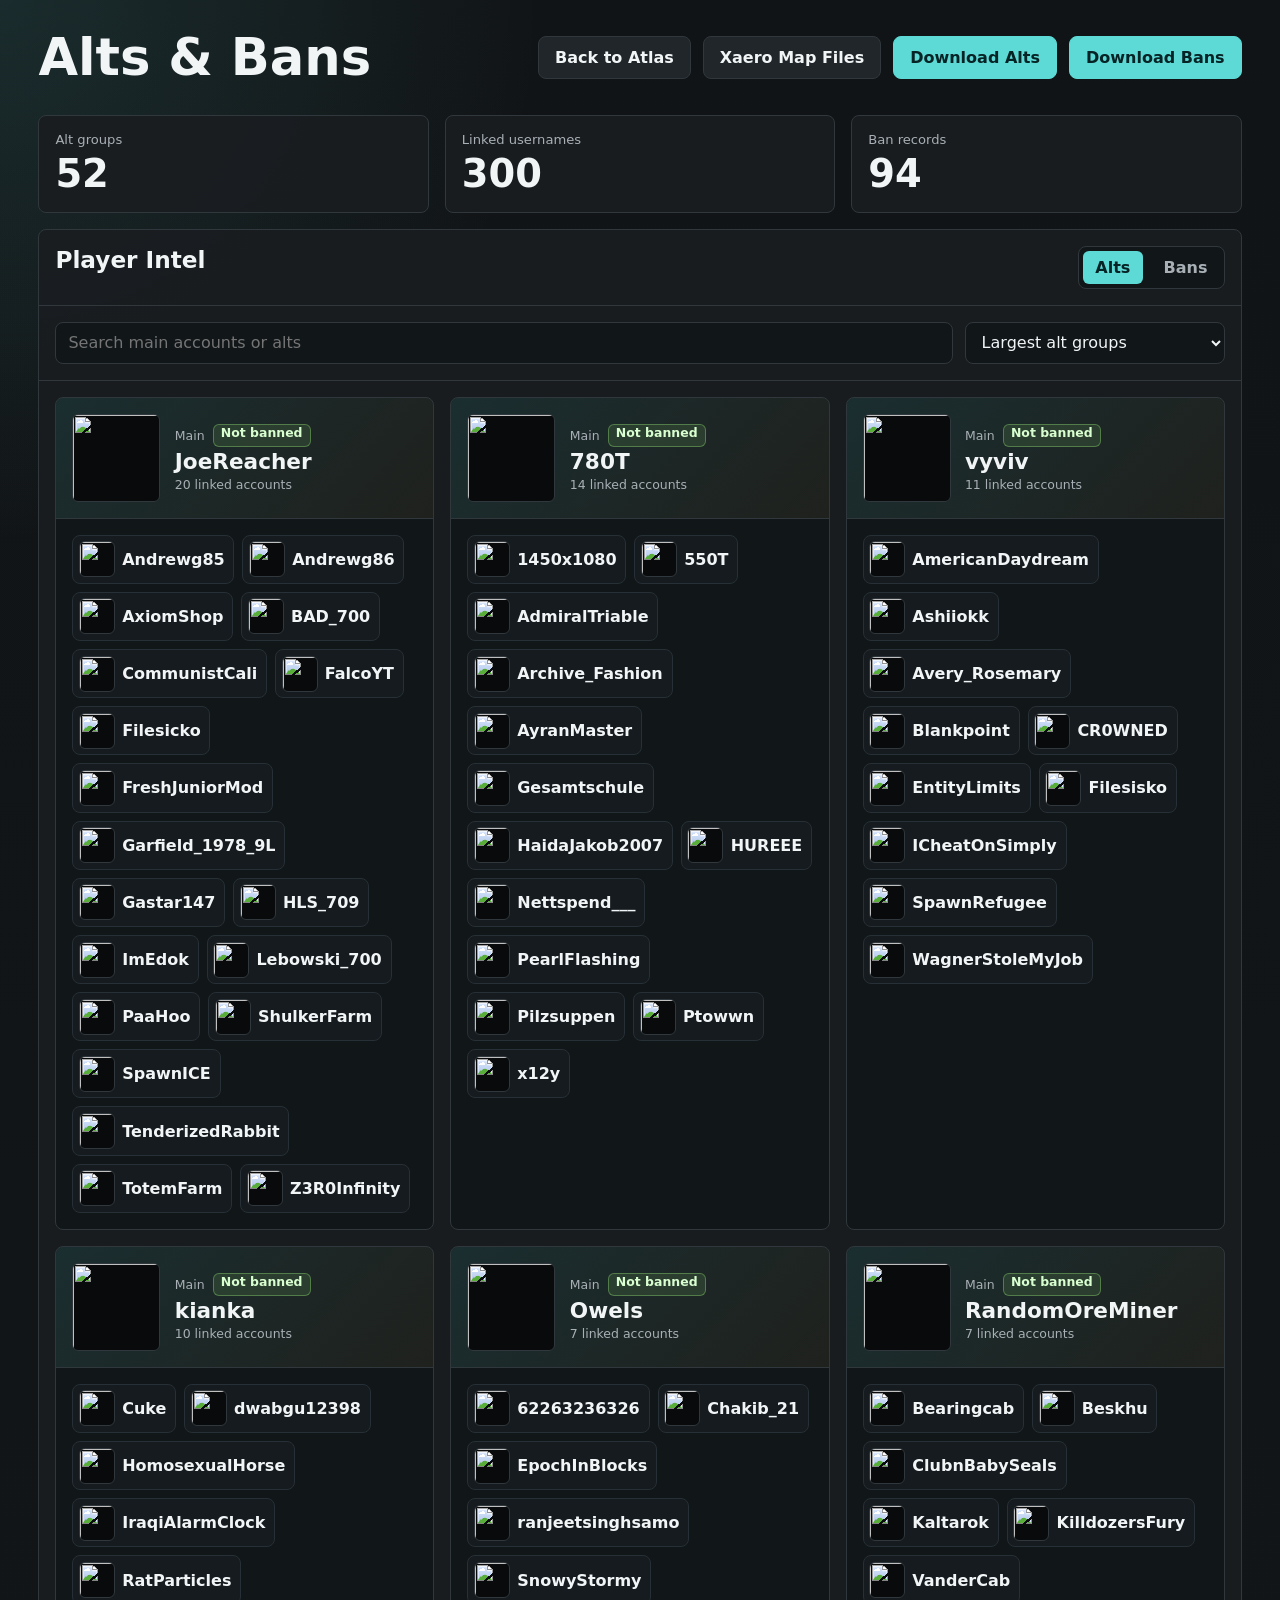
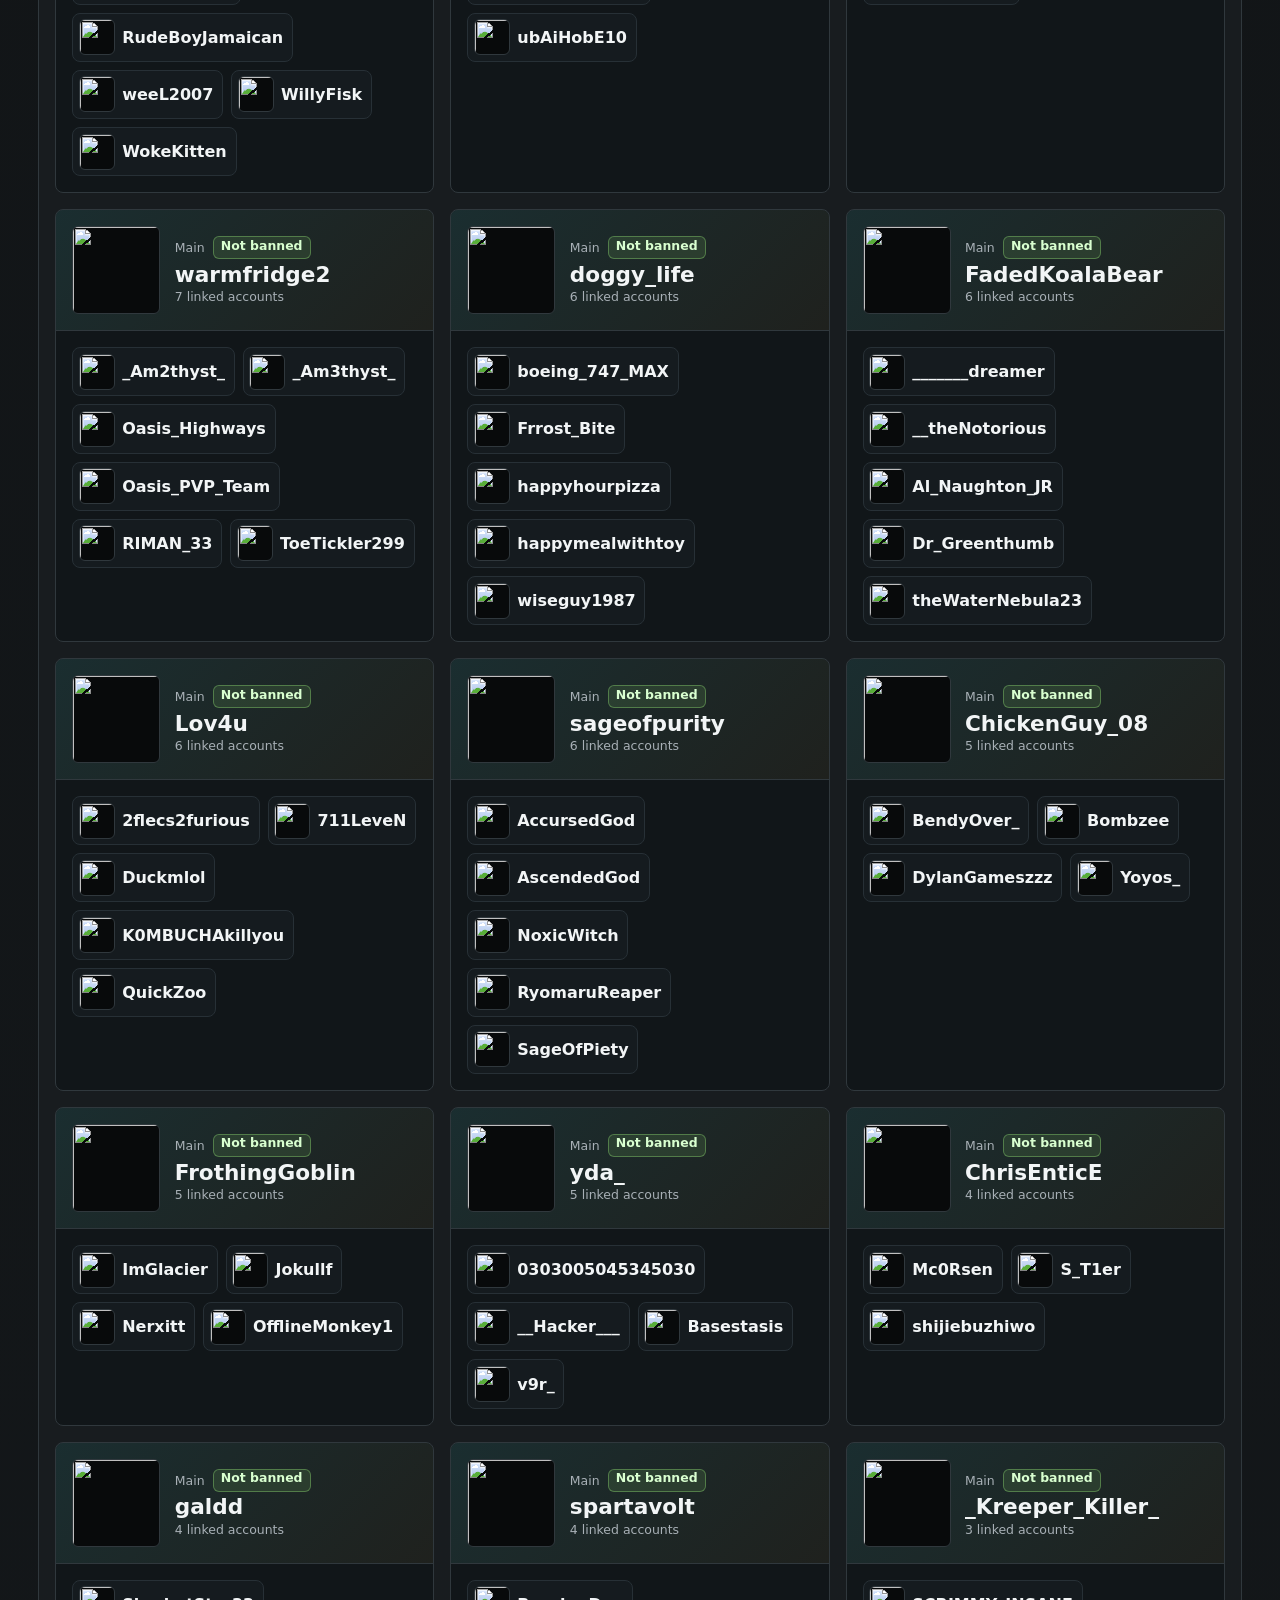
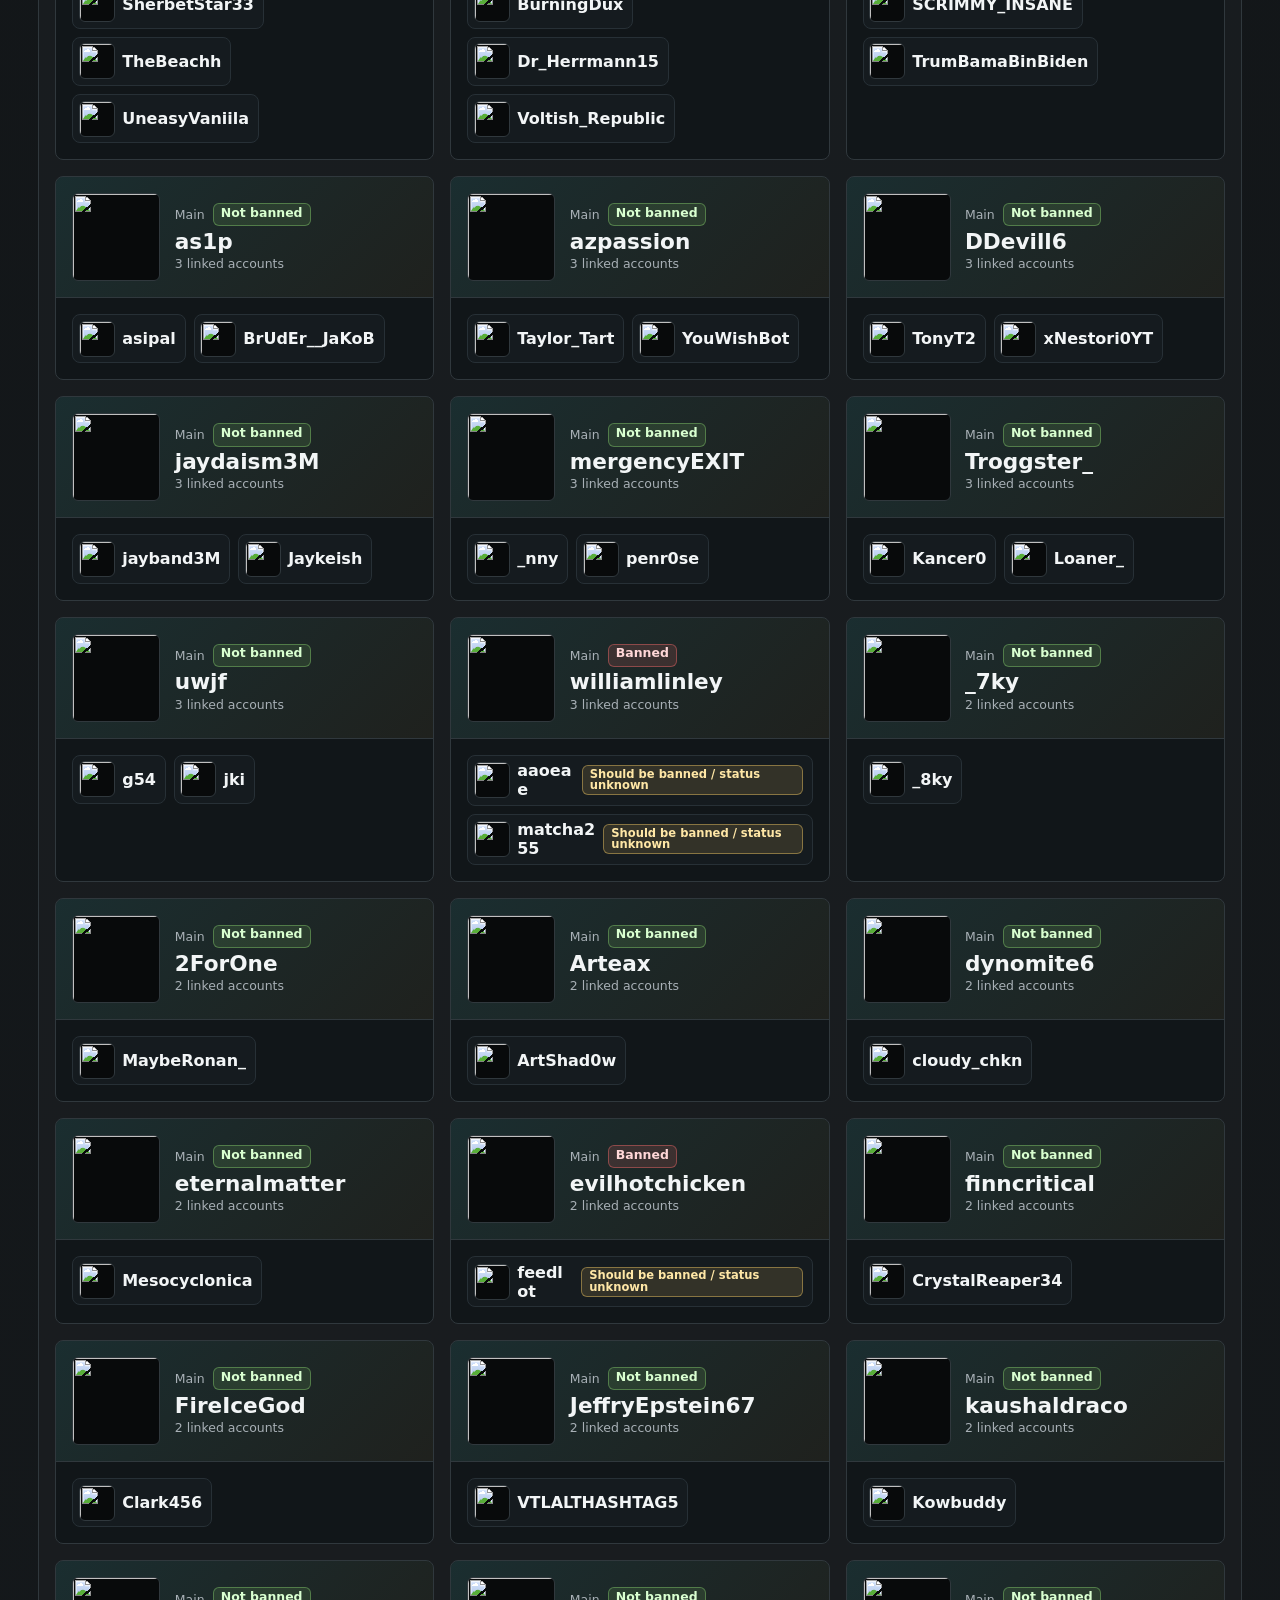
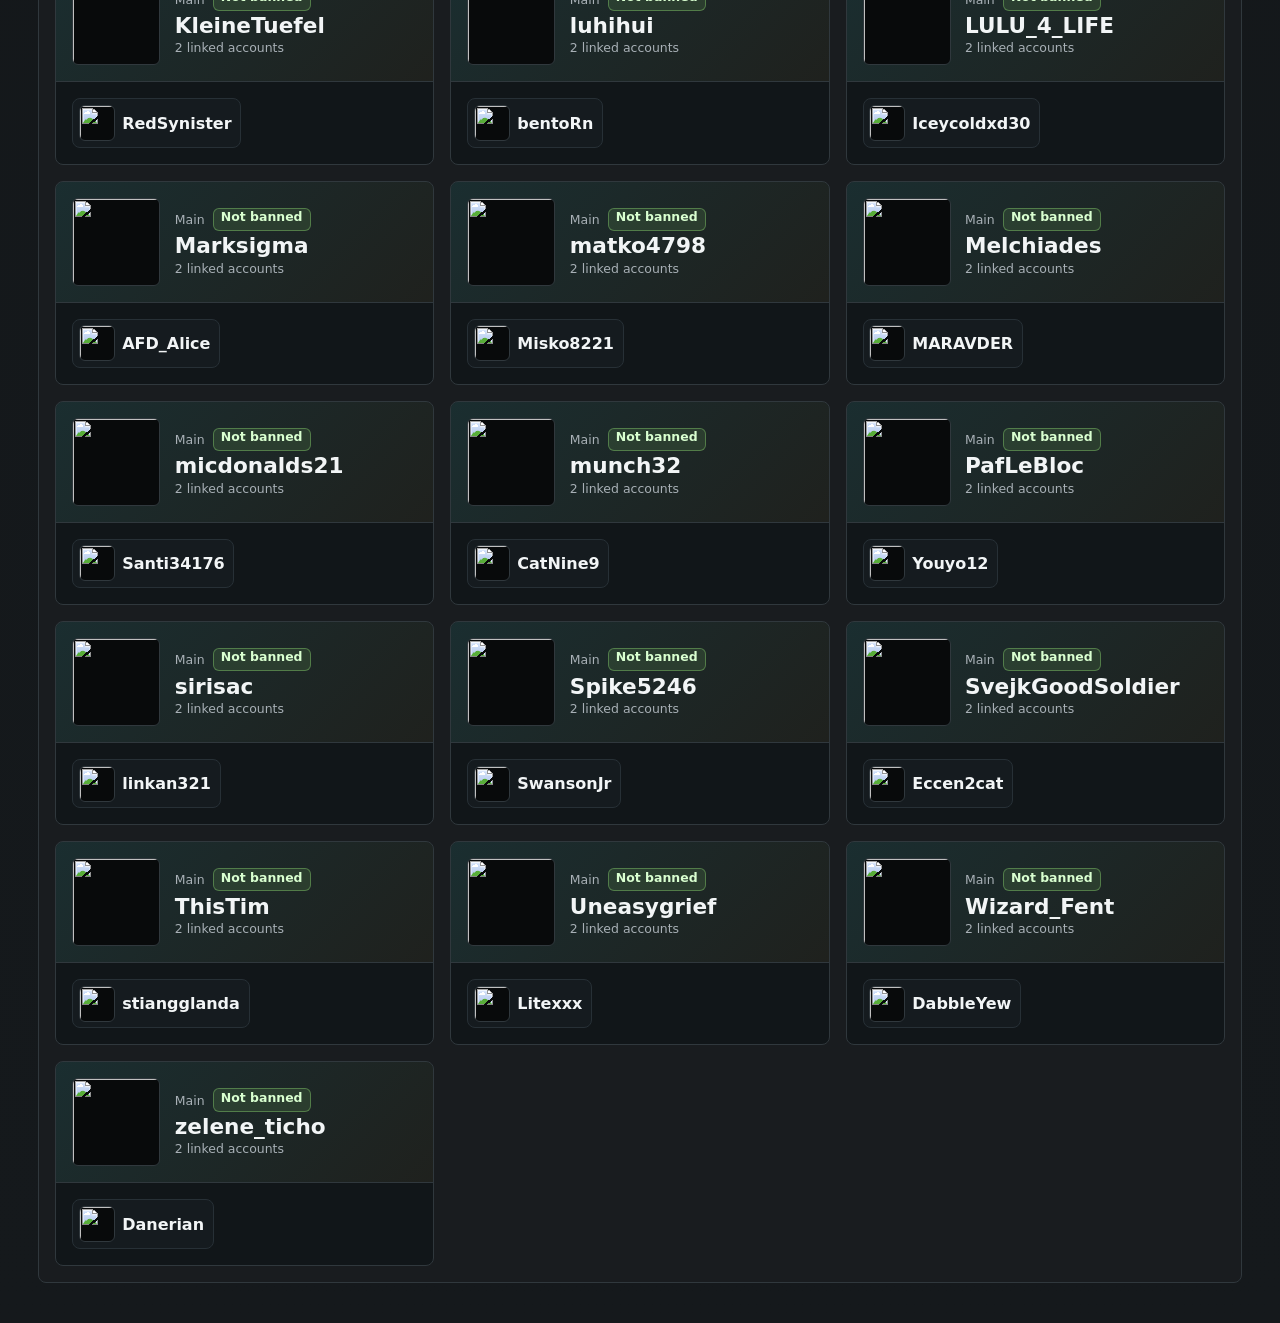
==== intel.html @ 40ddeef6 "Initial commit" ====
<!doctype html>
<html lang="en">
  <head>
    <meta charset="utf-8">
    <meta name="viewport" content="width=device-width, initial-scale=1">
    <title>UneasyVanilla Alts & Bans</title>
    <link rel="icon" href="data:image/svg+xml,%3Csvg xmlns='http://www.w3.org/2000/svg' viewBox='0 0 64 64'%3E%3Crect width='64' height='64' fill='%23111416'/%3E%3Ccircle cx='32' cy='32' r='15' fill='%235dd9d6'/%3E%3Cpath d='M32 5v54M5 32h54' stroke='%23ffd166' stroke-width='5'/%3E%3C/svg%3E">
    <link rel="stylesheet" href="styles.css">
  </head>
  <body>
    <header class="topbar">
      <div>
        <h1>Alts & Bans</h1>
      </div>
      <div class="actions">
        <a class="ghost" href="index.html">Back to Atlas</a>
        <a class="ghost" href="xaero.html">Xaero Map Files</a>
        <a class="download" href="./alts_with_main.txt" download="UneasyVanilla-alts-with-main.txt">Download Alts</a>
        <a class="download" href="./bans.txt" download="UneasyVanilla-bans.txt">Download Bans</a>
      </div>
    </header>

    <main>
      <section class="stats-grid intel-stats" aria-label="Intel statistics">
        <article>
          <span>Alt groups</span>
          <strong id="altGroupCount">...</strong>
        </article>
        <article>
          <span>Linked usernames</span>
          <strong id="linkedUserCount">...</strong>
        </article>
        <article>
          <span>Ban records</span>
          <strong id="banRecordCount">...</strong>
        </article>
      </section>

      <section class="intel-shell">
        <div class="panel-head">
          <div>
            <h2 class="intel-title">Player Intel</h2>
          </div>
          <div class="panel-tools">
            <div class="view-tabs" aria-label="Intel view">
              <button id="altsTab" class="active" type="button">Alts</button>
              <button id="bansTab" type="button">Bans</button>
            </div>
          </div>
        </div>

        <div id="altControls" class="intel-controls">
          <input id="altSearch" type="search" placeholder="Search main accounts or alts">
          <select id="altSort" aria-label="Sort alt groups">
            <option value="group-size-desc">Largest alt groups</option>
            <option value="main-asc">Main name A-Z</option>
            <option value="banned-first">Banned mains first</option>
            <option value="not-banned-first">Not banned first</option>
          </select>
        </div>

        <div id="banControls" class="intel-controls" hidden>
          <input id="banSearch" type="search" placeholder="Search banned players, dates, durations, or reasons">
          <select id="banSort" aria-label="Sort bans">
            <option value="date-desc">Newest bans</option>
            <option value="duration-desc">Longest bans</option>
            <option value="reason-asc">Ban reason A-Z</option>
          </select>
        </div>

        <div id="altsView" class="intel-grid" aria-live="polite"></div>

        <div id="bansView" class="bans-view" hidden>
          <div class="table-wrap">
            <table>
              <thead>
                <tr>
                  <th>Player</th>
                  <th>Date</th>
                  <th>Duration</th>
                  <th>Reason</th>
                  <th>Profile</th>
                </tr>
              </thead>
              <tbody id="banTable"></tbody>
            </table>
          </div>
        </div>
      </section>
    </main>

    <script src="intel.js"></script>
  </body>
</html>
---- styles.css ----
:root {
  color-scheme: dark;
  --bg: #111416;
  --panel: #191d20;
  --panel-strong: #20262a;
  --line: #30383d;
  --muted: #a8b0b6;
  --text: #f2f5f6;
  --red: #ff6b6b;
  --cyan: #5dd9d6;
  --green: #8bd46e;
  --yellow: #ffd166;
}

* {
  box-sizing: border-box;
}

body {
  margin: 0;
  background:
    radial-gradient(circle at top left, rgba(93, 217, 214, 0.12), transparent 34rem),
    linear-gradient(180deg, #111416 0%, #15191c 100%);
  color: var(--text);
  font-family: Inter, ui-sans-serif, system-ui, -apple-system, BlinkMacSystemFont, "Segoe UI", sans-serif;
}

body.notice-open {
  overflow: hidden;
}

.topbar {
  display: flex;
  align-items: center;
  justify-content: space-between;
  gap: 1.5rem;
  padding: 2rem clamp(1rem, 3vw, 2.5rem) 1rem;
}

h1,
h2,
p {
  margin-top: 0;
}

h1 {
  margin-bottom: 0;
  font-size: clamp(2rem, 4vw, 4rem);
  line-height: 1;
}

h2 {
  margin-bottom: 0.35rem;
  font-size: 1.05rem;
}

h3 {
  margin: 1rem 0 0.35rem;
  font-size: 0.9rem;
}

p {
  color: var(--muted);
}

.actions {
  display: flex;
  gap: 0.75rem;
  flex-wrap: wrap;
  justify-content: flex-end;
}

button,
.download,
.ghost {
  min-height: 2.65rem;
  border: 1px solid var(--line);
  border-radius: 8px;
  padding: 0.65rem 1rem;
  color: var(--text);
  background: var(--panel-strong);
  font: inherit;
  font-weight: 700;
  text-decoration: none;
  cursor: pointer;
}

.download {
  background: var(--cyan);
  border-color: var(--cyan);
  color: #062325;
}

.ghost {
  display: inline-flex;
  align-items: center;
  background: var(--panel-strong);
}

main {
  padding: 0 clamp(1rem, 3vw, 2.5rem) 2.5rem;
}

.stats-grid,
.dashboard-grid {
  display: grid;
  gap: 1rem;
}

.stats-grid {
  grid-template-columns: repeat(3, minmax(0, 1fr));
  margin: 1rem 0;
}

.stats-grid article,
.atlas-shell,
.chart-panel,
.gallery-shell {
  border: 1px solid var(--line);
  border-radius: 8px;
  background: rgba(25, 29, 32, 0.92);
}

.stats-grid article {
  padding: 1rem;
}

.stats-grid span {
  display: block;
  color: var(--muted);
  font-size: 0.82rem;
}

.stats-grid strong {
  display: block;
  margin-top: 0.25rem;
  font-size: clamp(1.45rem, 3vw, 2.45rem);
}

.atlas-shell {
  overflow: hidden;
}

.panel-head {
  display: flex;
  align-items: flex-start;
  justify-content: space-between;
  gap: 1rem;
  padding: 1rem;
  border-bottom: 1px solid var(--line);
}

.panel-tools {
  display: flex;
  align-items: flex-start;
  justify-content: flex-end;
  gap: 0.75rem;
  flex-wrap: wrap;
}

.filters,
.view-tabs {
  display: flex;
  gap: 0.55rem;
  flex-wrap: wrap;
  justify-content: flex-end;
}

.view-tabs {
  padding: 0.25rem;
  border: 1px solid var(--line);
  border-radius: 8px;
  background: #111619;
}

.view-tabs button {
  min-height: 2.05rem;
  border-radius: 6px;
  padding: 0.35rem 0.7rem;
  border-color: transparent;
  background: transparent;
  color: var(--muted);
}

.view-tabs button.active {
  background: var(--cyan);
  color: #062325;
}

.filters label {
  display: inline-flex;
  align-items: center;
  gap: 0.25rem;
  min-height: 1.8rem;
  padding: 0.22rem 0.45rem;
  border: 1px solid var(--line);
  border-radius: 6px;
  background: #15191c;
  color: var(--muted);
  font-size: 0.76rem;
  line-height: 1;
}

.filters input {
  width: 0.9rem;
  min-height: auto;
  margin: 0;
}

.graph-wrap {
  position: relative;
  height: min(74vh, 850px);
  min-height: 520px;
}

.list-view {
  padding: 1rem;
}

.list-controls {
  display: grid;
  grid-template-columns: minmax(0, 1fr) minmax(190px, 260px);
  gap: 0.75rem;
  margin-bottom: 1rem;
}

input,
select {
  min-height: 2.6rem;
  width: 100%;
  border: 1px solid var(--line);
  border-radius: 8px;
  padding: 0.55rem 0.75rem;
  background: #111619;
  color: var(--text);
  font: inherit;
}

.update-notice {
  position: fixed;
  inset: 0;
  z-index: 20;
  display: grid;
  place-items: center;
  padding: 1rem;
  background: rgba(5, 8, 10, 0.72);
  backdrop-filter: blur(8px);
}

.update-notice[hidden] {
  display: none;
}

.update-card {
  width: min(100%, 420px);
  border: 1px solid rgba(93, 217, 214, 0.48);
  border-radius: 8px;
  padding: 1.25rem;
  background: #191d20;
  box-shadow: 0 24px 80px rgba(0, 0, 0, 0.46);
}

.update-eyebrow {
  display: inline-flex;
  margin-bottom: 0.65rem;
  color: var(--cyan);
  font-size: 0.76rem;
  font-weight: 800;
  text-transform: uppercase;
  letter-spacing: 0.08em;
}

.update-card h2 {
  margin-bottom: 0.5rem;
  font-size: 1.45rem;
}

.update-card p {
  margin-bottom: 1rem;
  line-height: 1.5;
}

.table-wrap {
  max-height: 650px;
  overflow: auto;
  border: 1px solid var(--line);
  border-radius: 8px;
}

table {
  width: 100%;
  border-collapse: collapse;
  font-size: 0.9rem;
}

th,
td {
  padding: 0.75rem;
  border-bottom: 1px solid var(--line);
  text-align: left;
  white-space: nowrap;
}

th {
  position: sticky;
  top: 0;
  z-index: 1;
  background: #20262a;
  color: var(--muted);
}

.muted {
  color: var(--muted);
}

canvas {
  display: block;
  width: 100%;
  height: 100%;
}

#atlasCanvas {
  cursor: grab;
}

#atlasCanvas.dragging {
  cursor: grabbing;
}

.tooltip {
  position: absolute;
  pointer-events: none;
  max-width: 280px;
  padding: 0.75rem;
  border: 1px solid var(--line);
  border-radius: 8px;
  background: rgba(10, 12, 14, 0.94);
  box-shadow: 0 18px 50px rgba(0, 0, 0, 0.35);
  font-size: 0.85rem;
  line-height: 1.45;
}

.tooltip-name {
  color: var(--cyan);
  font-weight: 700;
}

.dashboard-grid {
  grid-template-columns: repeat(2, minmax(0, 1fr));
  margin-top: 1rem;
}

.chart-panel {
  min-height: 365px;
  padding: 1rem;
}

.chart-panel canvas {
  height: 300px;
}

.findings {
  display: flex;
  flex-direction: column;
}

.finding {
  display: grid;
  grid-template-columns: minmax(0, 1fr) auto;
  gap: 1rem;
  padding: 0.8rem 0;
  border-top: 1px solid var(--line);
}

.finding:first-child {
  border-top: 0;
}

.finding span {
  color: var(--muted);
  font-size: 0.84rem;
}

.finding strong {
  text-align: right;
}

.quote-card {
  display: grid;
  grid-template-rows: auto auto;
  align-content: start;
  align-self: start;
  gap: 1rem;
  min-height: auto;
}

.quote-picture {
  display: block;
  margin: 0;
  width: 100%;
  aspect-ratio: 1 / 1;
  overflow: hidden;
  border: 1px dashed var(--line);
  border-radius: 8px;
  background: #111619;
}

.quote-picture img {
  display: block;
  width: 100%;
  height: 100%;
  object-fit: cover;
}

.quote-card blockquote {
  position: relative;
  margin: 0;
  padding: 0.85rem 0 0 1.15rem;
  border-top: 1px solid var(--line);
  border-left: 3px solid var(--cyan);
}

.quote-card blockquote p {
  margin: 0;
  color: var(--text);
  font-size: 1rem;
  font-style: italic;
  font-weight: 700;
  line-height: 1.45;
}

.gallery-shell {
  margin-top: 1rem;
  overflow: hidden;
}

.xaero-shell {
  border: 1px solid var(--line);
  border-radius: 8px;
  background: rgba(25, 29, 32, 0.92);
  overflow: hidden;
}

.intel-shell {
  border: 1px solid var(--line);
  border-radius: 8px;
  background: rgba(25, 29, 32, 0.92);
  overflow: hidden;
}

.intel-stats {
  grid-template-columns: repeat(3, minmax(0, 1fr));
}

.intel-controls {
  display: grid;
  grid-template-columns: minmax(0, 1fr) minmax(190px, 260px);
  gap: 0.75rem;
  padding: 1rem;
  border-bottom: 1px solid var(--line);
}

.intel-controls[hidden],
.intel-grid[hidden],
.bans-view[hidden] {
  display: none;
}

.intel-title {
  font-size: 1.45rem;
}

.intel-grid {
  display: grid;
  grid-template-columns: repeat(auto-fill, minmax(360px, 1fr));
  gap: 1rem;
  padding: 1rem;
}

.alt-card {
  min-width: 0;
  border: 1px solid var(--line);
  border-radius: 8px;
  background: #111619;
  overflow: hidden;
}

.alt-main {
  display: grid;
  grid-template-columns: auto minmax(0, 1fr);
  gap: 0.9rem;
  align-items: center;
  padding: 1rem;
  border-bottom: 1px solid var(--line);
  background: linear-gradient(135deg, rgba(93, 217, 214, 0.12), rgba(255, 209, 102, 0.06));
}

.alt-main span,
.alt-main small {
  display: block;
  color: var(--muted);
  font-size: 0.78rem;
}

.alt-main-meta {
  display: flex;
  align-items: center;
  gap: 0.5rem;
  flex-wrap: wrap;
}

.alt-main a,
.player-chip a,
.ban-player strong {
  min-width: 0;
  overflow-wrap: anywhere;
}

.alt-main-name {
  display: block;
  margin: 0.15rem 0;
  color: var(--text);
  font-size: 1.35rem;
  font-weight: 850;
  text-decoration: none;
}

.alt-main-name:hover,
.player-chip a:hover,
td a:hover {
  color: var(--cyan);
}

.alt-list {
  display: flex;
  flex-wrap: wrap;
  gap: 0.5rem;
  padding: 1rem;
}

.player-chip {
  display: inline-flex;
  min-width: 0;
  max-width: 100%;
  align-items: center;
  gap: 0.45rem;
  padding: 0.35rem 0.55rem 0.35rem 0.35rem;
  border: 1px solid #273036;
  border-radius: 8px;
  background: #151b1f;
}

.player-chip a,
td a {
  color: var(--text);
  font-weight: 750;
  text-decoration: none;
}

.player-avatar {
  width: 2.25rem;
  height: 2.25rem;
  flex: 0 0 auto;
  border: 1px solid var(--line);
  border-radius: 6px;
  image-rendering: pixelated;
  background: #080a0b;
}

.alt-main .player-avatar {
  width: 5.5rem;
  height: 5.5rem;
}

.status-tag {
  display: inline-flex;
  align-items: center;
  min-height: 1.45rem;
  padding: 0.15rem 0.45rem;
  border: 1px solid var(--line);
  border-radius: 6px;
  font-size: 0.72rem;
  font-weight: 850;
  line-height: 1;
}

.status-tag.is-banned {
  border-color: rgba(255, 107, 107, 0.42);
  background: rgba(255, 107, 107, 0.14);
  color: #ffd7d7;
}

.status-tag.not-banned {
  border-color: rgba(139, 212, 110, 0.42);
  background: rgba(139, 212, 110, 0.13);
  color: #d9ffd0;
}

.status-tag.status-unknown {
  border-color: rgba(255, 209, 102, 0.42);
  background: rgba(255, 209, 102, 0.13);
  color: #ffe7a6;
}

.bans-view {
  padding: 1rem;
}

.ban-player {
  display: inline-flex;
  min-width: 0;
  align-items: center;
  gap: 0.5rem;
}

.ban-player .player-avatar {
  width: 2.125rem;
  height: 2.125rem;
}

.reason-pill {
  display: inline-flex;
  align-items: center;
  min-height: 1.75rem;
  padding: 0.25rem 0.5rem;
  border: 1px solid rgba(255, 107, 107, 0.35);
  border-radius: 6px;
  background: rgba(255, 107, 107, 0.12);
  color: #ffd7d7;
  font-weight: 700;
}

.empty-state {
  padding: 1.5rem;
  color: var(--muted);
  text-align: center;
}

.download-grid {
  display: grid;
  grid-template-columns: repeat(auto-fill, minmax(210px, 1fr));
  gap: 0.85rem;
  padding: 1rem;
}

.download-grid a {
  display: flex;
  align-items: center;
  justify-content: space-between;
  gap: 1rem;
  min-height: 4.2rem;
  padding: 1rem;
  border: 1px solid var(--line);
  border-radius: 8px;
  background: #111619;
  color: var(--text);
  font-weight: 800;
  text-decoration: none;
}

.download-grid span {
  color: var(--cyan);
  font-size: 0.85rem;
}

.install-panel {
  margin: 0 1rem 1rem;
  padding: 1rem;
  border: 1px solid var(--line);
  border-radius: 8px;
  background: #111619;
}

.install-paths {
  display: grid;
  gap: 0.45rem;
  margin: 0.85rem 0 0;
  padding-left: 1.2rem;
  color: var(--muted);
}

.install-paths code {
  color: var(--text);
}

pre {
  overflow: auto;
  margin: 0.75rem 0 0;
  padding: 0.85rem;
  border-radius: 8px;
  background: #080a0b;
  color: #dce2e5;
}

.gallery-shell .panel-head strong {
  color: var(--cyan);
  font-size: 1.35rem;
}

.gallery-grid {
  display: grid;
  grid-template-columns: repeat(auto-fill, minmax(220px, 1fr));
  gap: 0.85rem;
  padding: 1rem;
}

.gallery-item {
  position: relative;
  min-height: 155px;
  overflow: hidden;
  border: 1px solid var(--line);
  border-radius: 8px;
  background: #101417;
  cursor: zoom-in;
}

.gallery-item img {
  width: 100%;
  height: 190px;
  display: block;
  object-fit: cover;
  transform: scale(1);
  transition: transform 160ms ease, opacity 160ms ease;
}

.gallery-item:hover img {
  transform: scale(1.035);
  opacity: 0.9;
}

.gallery-item span {
  position: absolute;
  left: 0;
  right: 0;
  bottom: 0;
  padding: 2.5rem 0.7rem 0.65rem;
  background: linear-gradient(180deg, transparent, rgba(0, 0, 0, 0.82));
  color: var(--text);
  font-size: 0.8rem;
  font-weight: 700;
}

.lightbox {
  position: fixed;
  inset: 0;
  z-index: 20;
  display: grid;
  grid-template-rows: auto minmax(0, 1fr) auto;
  gap: 0.75rem;
  padding: 1rem;
  background: rgba(5, 7, 9, 0.92);
}

.lightbox[hidden] {
  display: none;
}

.lightbox-actions {
  display: flex;
  justify-content: flex-end;
  gap: 0.75rem;
  flex-wrap: wrap;
}

.lightbox-actions button,
.lightbox-actions a {
  justify-self: end;
}

.lightbox img {
  max-width: 100%;
  max-height: 100%;
  justify-self: center;
  align-self: center;
  border: 1px solid var(--line);
  border-radius: 8px;
  object-fit: contain;
  background: #000;
}

.lightbox span {
  justify-self: center;
  color: var(--muted);
  font-weight: 700;
}

@media (max-width: 900px) {
  .topbar,
  .panel-head {
    flex-direction: column;
    align-items: stretch;
  }

  .actions,
  .filters,
  .panel-tools {
    justify-content: flex-start;
  }

  .stats-grid,
  .dashboard-grid {
    grid-template-columns: 1fr;
  }

  .graph-wrap {
    min-height: 440px;
    height: 62vh;
  }

  .list-controls {
    grid-template-columns: 1fr;
  }

  .intel-stats,
  .intel-controls,
  .intel-grid {
    grid-template-columns: 1fr;
  }

  .alt-main {
    grid-template-columns: auto minmax(0, 1fr);
  }

  .alt-main .player-avatar {
    width: 4.25rem;
    height: 4.25rem;
  }

  th,
  td {
    padding: 0.65rem;
  }

  .gallery-grid {
    grid-template-columns: repeat(auto-fill, minmax(150px, 1fr));
  }

  .gallery-item img {
    height: 145px;
  }
}
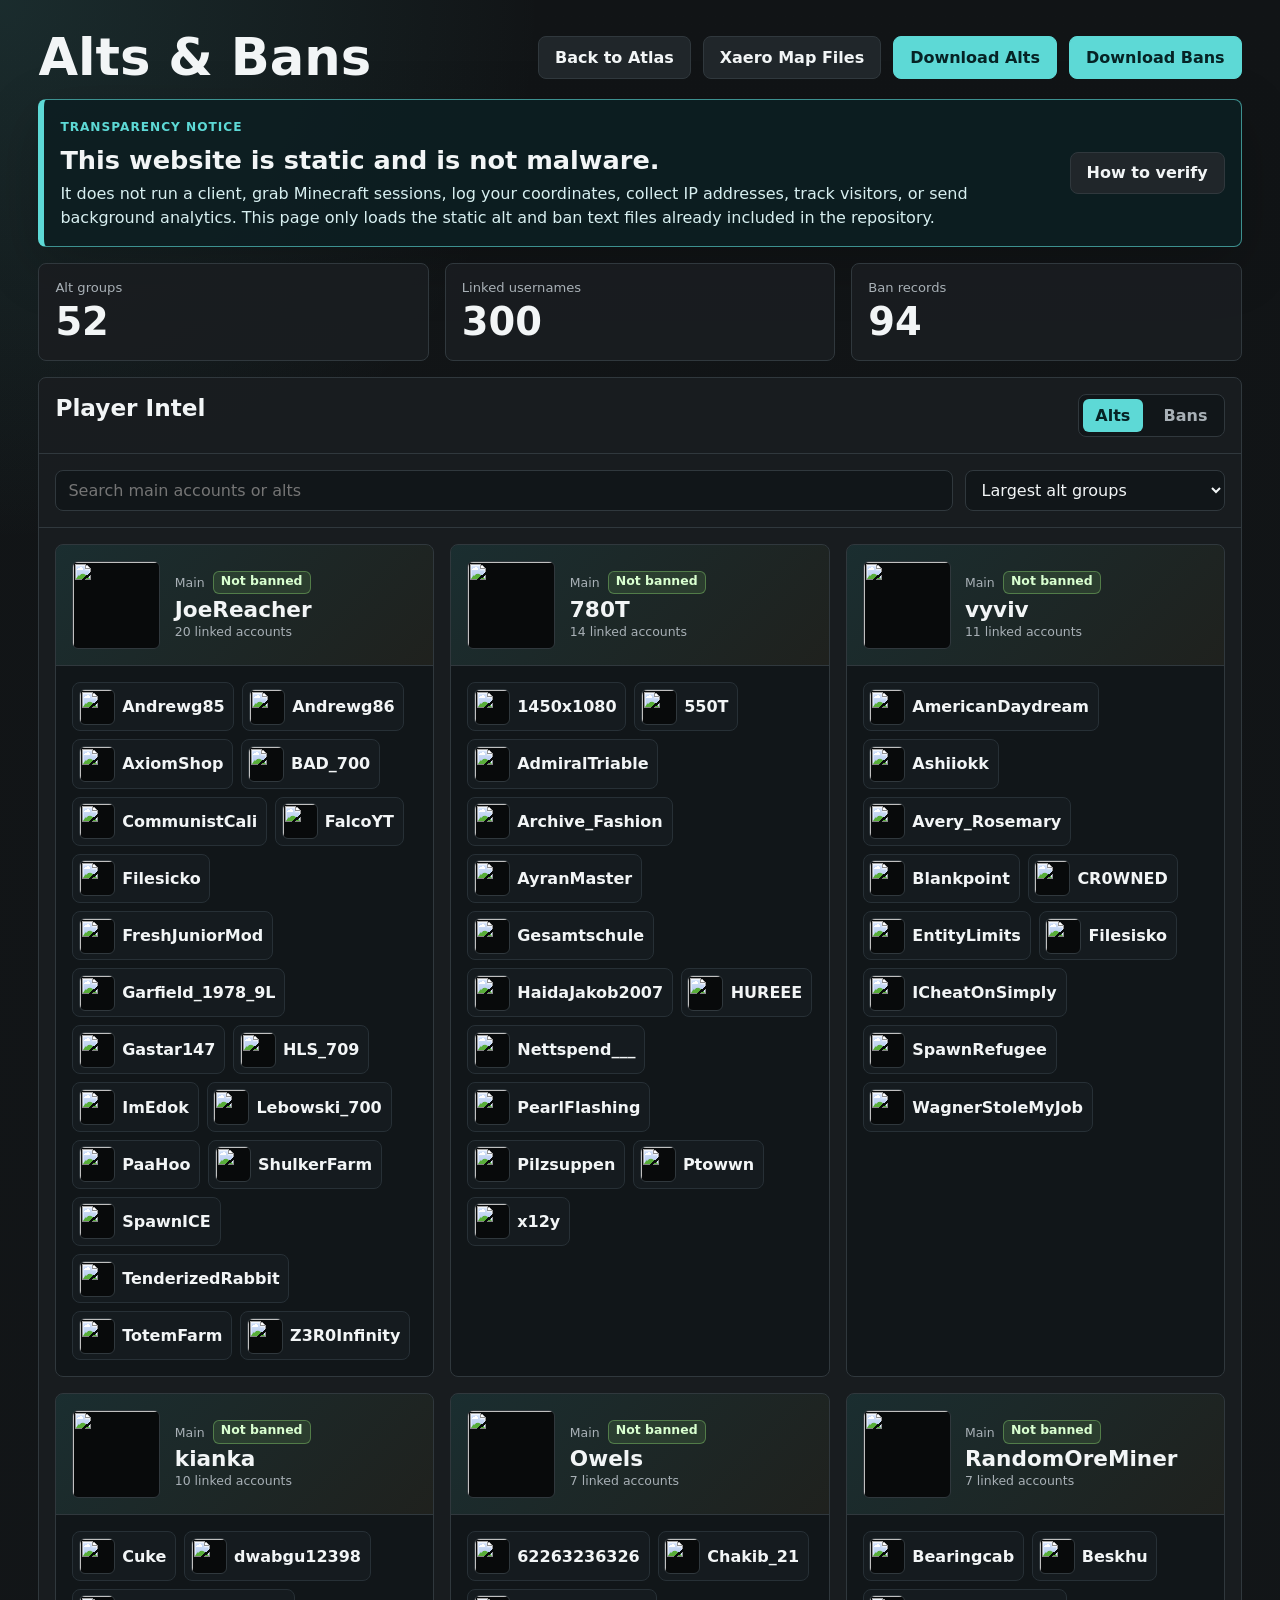
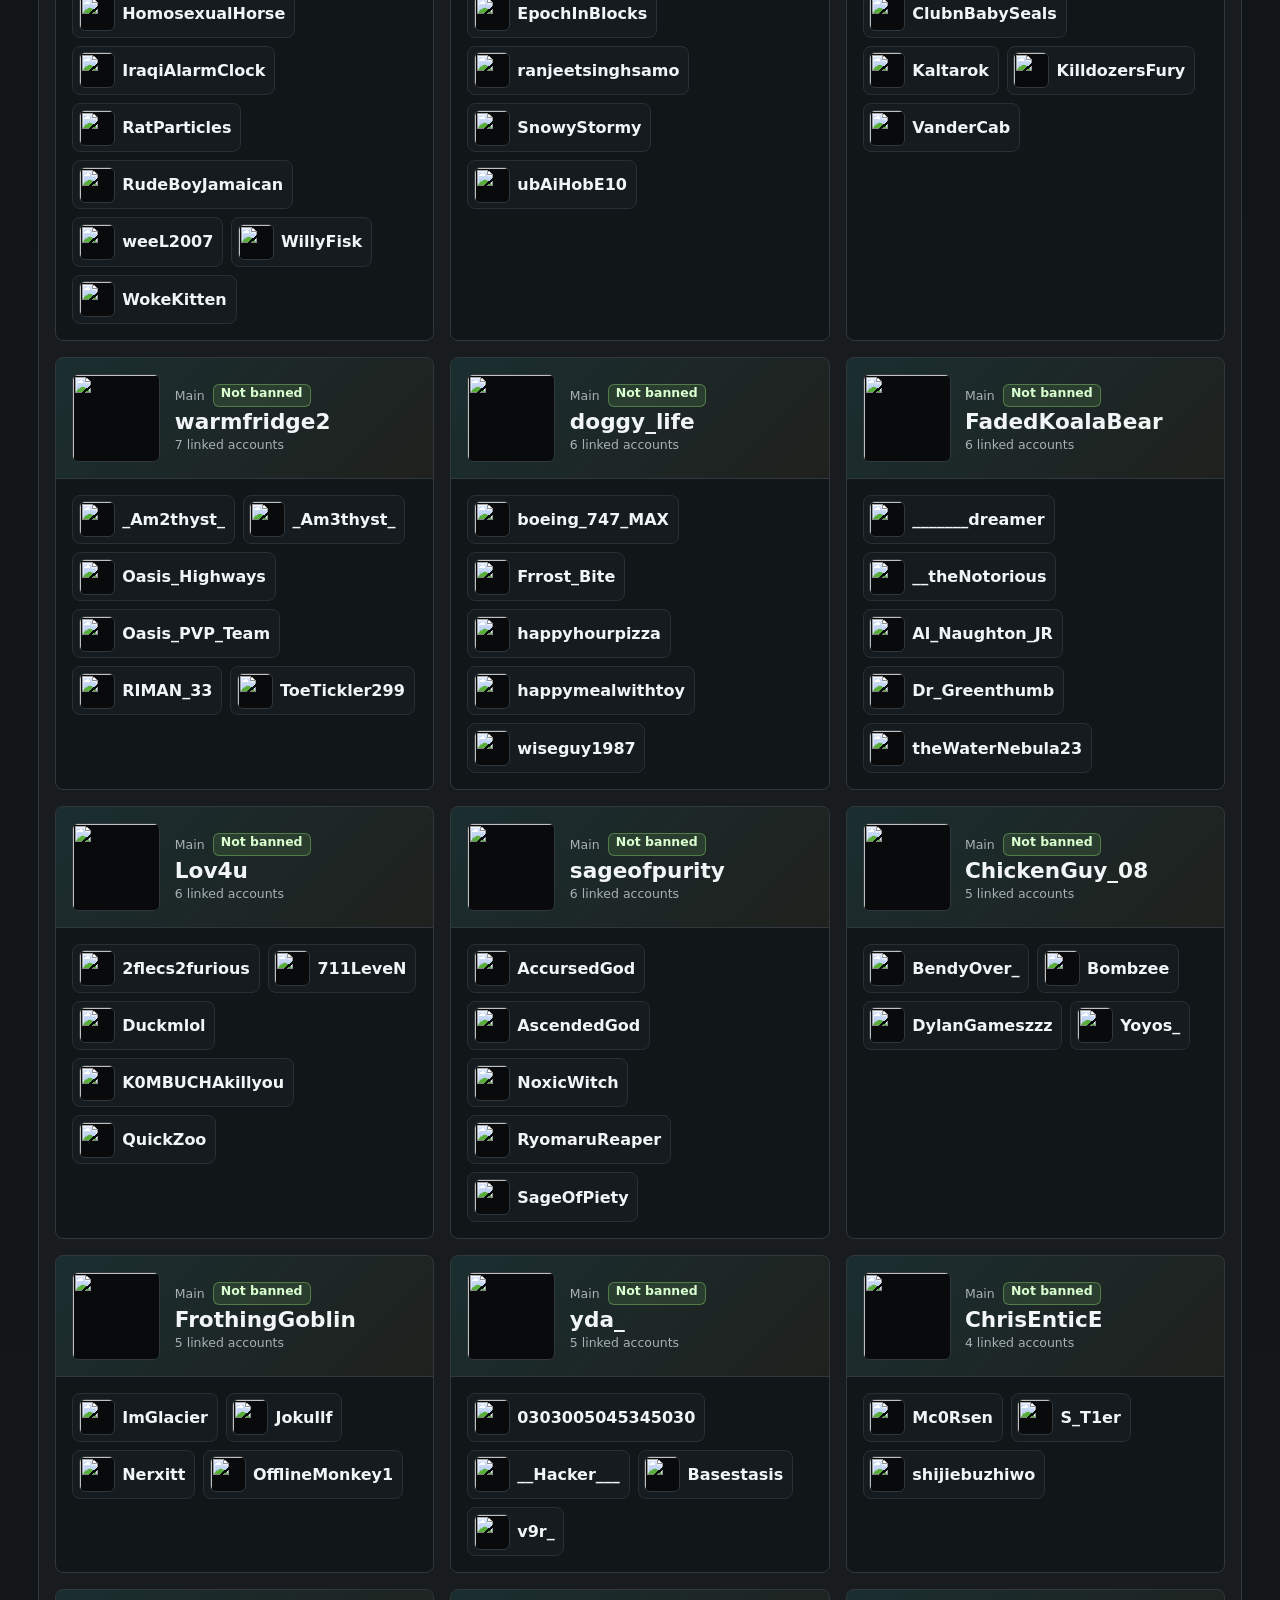
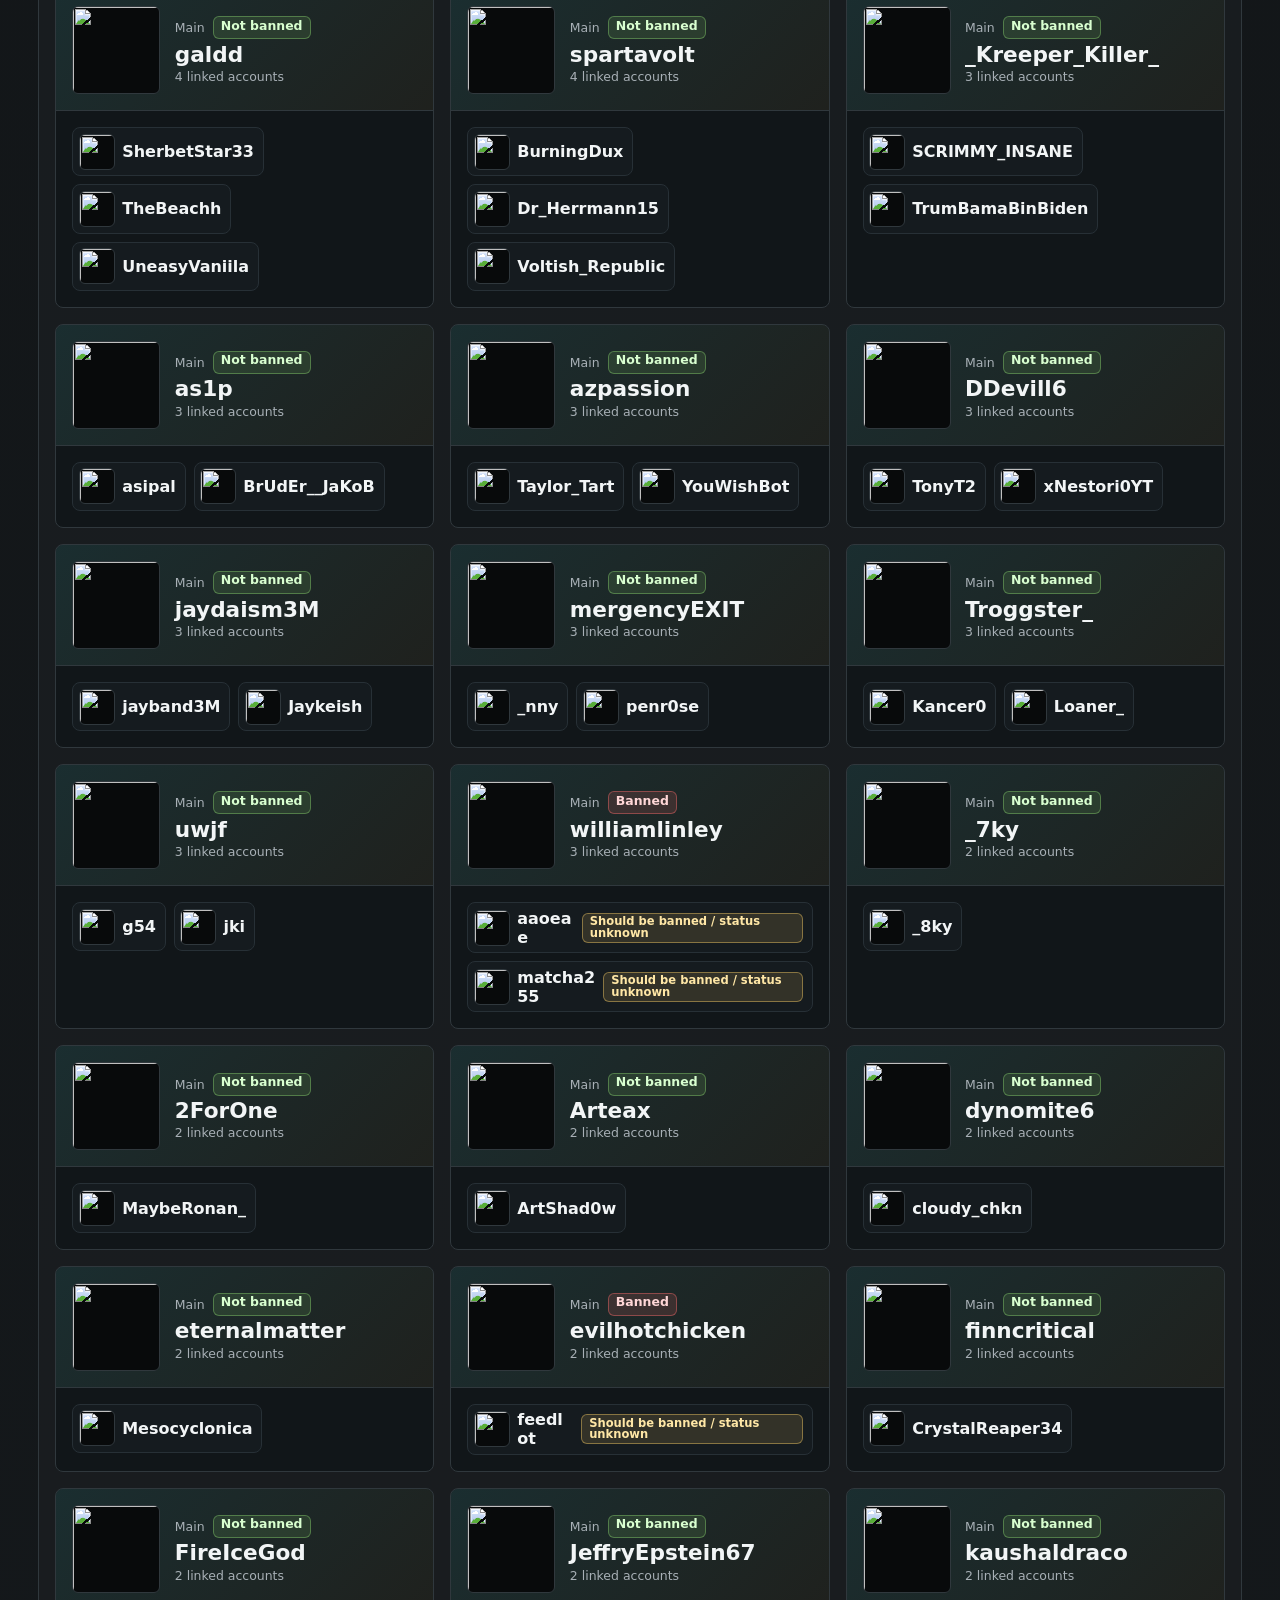
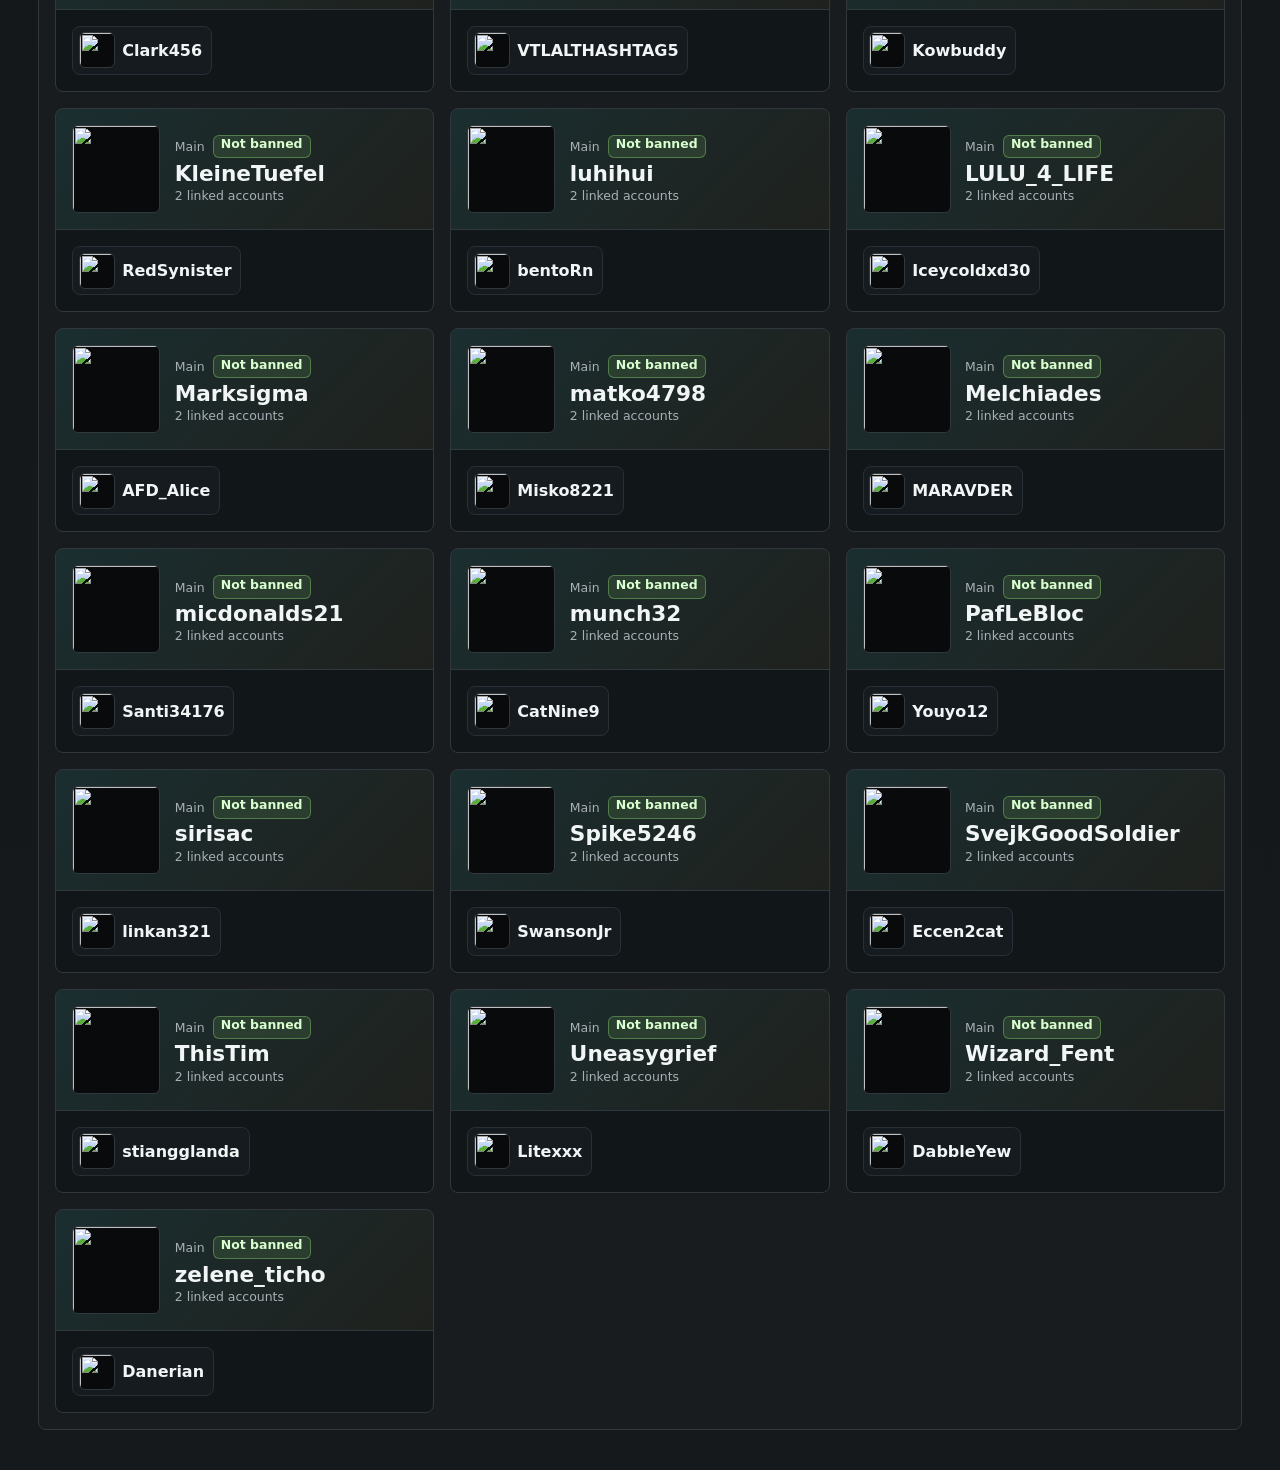
==== commit fde1f544: "Transparency!" ====
--- a/intel.html
+++ b/intel.html
@@ -21,6 +21,15 @@
     </header>
 
     <main>
+      <section class="transparency-notice" aria-labelledby="transparencyTitle">
+        <div>
+          <span class="update-eyebrow">Transparency notice</span>
+          <h2 id="transparencyTitle">This website is static and is not malware.</h2>
+          <p>It does not run a client, grab Minecraft sessions, log your coordinates, collect IP addresses, track visitors, or send background analytics. This page only loads the static alt and ban text files already included in the repository.</p>
+        </div>
+        <a class="ghost" href="README.md">How to verify</a>
+      </section>
+
       <section class="stats-grid intel-stats" aria-label="Intel statistics">
         <article>
           <span>Alt groups</span>
--- a/styles.css
+++ b/styles.css
@@ -101,6 +101,36 @@
   padding: 0 clamp(1rem, 3vw, 2.5rem) 2.5rem;
 }
 
+.transparency-notice {
+  display: flex;
+  align-items: center;
+  justify-content: space-between;
+  gap: 1rem;
+  margin: 0 0 1rem;
+  padding: 1rem;
+  border: 1px solid rgba(93, 217, 214, 0.62);
+  border-left: 6px solid var(--cyan);
+  border-radius: 8px;
+  background: rgba(13, 31, 34, 0.9);
+  box-shadow: 0 18px 55px rgba(0, 0, 0, 0.22);
+}
+
+.transparency-notice h2 {
+  margin-bottom: 0.45rem;
+  font-size: clamp(1.25rem, 2vw, 1.8rem);
+}
+
+.transparency-notice p {
+  max-width: 78rem;
+  margin-bottom: 0;
+  color: #d7eff0;
+  line-height: 1.5;
+}
+
+.transparency-notice .ghost {
+  flex: 0 0 auto;
+}
+
 .stats-grid,
 .dashboard-grid {
   display: grid;
@@ -225,7 +255,8 @@
 }
 
 input,
-select {
+select,
+textarea {
   min-height: 2.6rem;
   width: 100%;
   border: 1px solid var(--line);
@@ -236,6 +267,15 @@
   font: inherit;
 }
 
+textarea {
+  resize: vertical;
+  line-height: 1.4;
+}
+
+input[type="file"] {
+  padding: 0.5rem;
+}
+
 .update-notice {
   position: fixed;
   inset: 0;
@@ -249,6 +289,66 @@
 
 .update-notice[hidden] {
   display: none;
+}
+
+.report-overlay {
+  position: fixed;
+  inset: 0;
+  z-index: 21;
+  display: grid;
+  align-items: start;
+  justify-items: start;
+  padding: 1rem;
+  background: rgba(5, 8, 10, 0.62);
+  backdrop-filter: blur(7px);
+}
+
+.report-overlay[hidden] {
+  display: none;
+}
+
+.report-card {
+  display: grid;
+  width: min(100%, 430px);
+  max-height: calc(100vh - 2rem);
+  overflow: auto;
+  gap: 0.75rem;
+  border: 1px solid rgba(93, 217, 214, 0.48);
+  border-radius: 8px;
+  padding: 1rem;
+  background: #191d20;
+  box-shadow: 0 24px 80px rgba(0, 0, 0, 0.46);
+}
+
+.report-card-head {
+  display: flex;
+  align-items: flex-start;
+  justify-content: space-between;
+  gap: 0.75rem;
+}
+
+.report-card label {
+  display: grid;
+  gap: 0.35rem;
+  color: var(--muted);
+  font-size: 0.82rem;
+  font-weight: 750;
+}
+
+.report-coordinate-grid {
+  display: grid;
+  grid-template-columns: repeat(2, minmax(0, 1fr));
+  gap: 0.75rem;
+}
+
+.report-coordinate-grid[hidden] {
+  display: none;
+}
+
+.form-hint {
+  margin: -0.25rem 0 0;
+  font-size: 0.83rem;
+  line-height: 1.4;
 }
 
 .update-card {
@@ -321,6 +421,7 @@
 
 #atlasCanvas {
   cursor: grab;
+  touch-action: none;
 }
 
 #atlasCanvas.dragging {
@@ -343,6 +444,69 @@
 .tooltip-name {
   color: var(--cyan);
   font-weight: 700;
+}
+
+.leak-check-panel {
+  position: absolute;
+  top: 1rem;
+  right: 1rem;
+  z-index: 2;
+  display: grid;
+  width: min(100% - 2rem, 340px);
+  gap: 0.75rem;
+  padding: 1rem;
+  border: 1px solid rgba(93, 217, 214, 0.48);
+  border-radius: 8px;
+  background: rgba(17, 22, 25, 0.96);
+  box-shadow: 0 18px 50px rgba(0, 0, 0, 0.36);
+}
+
+.leak-check-panel[hidden] {
+  display: none;
+}
+
+.leak-check-panel > div {
+  display: flex;
+  align-items: center;
+  justify-content: space-between;
+  gap: 0.75rem;
+}
+
+.leak-check-panel label {
+  display: grid;
+  gap: 0.35rem;
+  color: var(--muted);
+  font-size: 0.82rem;
+  font-weight: 750;
+}
+
+.compact-button {
+  min-height: 2rem;
+  padding: 0.3rem 0.55rem;
+  font-size: 0.78rem;
+}
+
+.leak-check-result {
+  min-height: 2.65rem;
+  margin: 0;
+  padding: 0.7rem;
+  border: 1px solid var(--line);
+  border-radius: 8px;
+  background: #0e1214;
+  color: var(--muted);
+  line-height: 1.35;
+}
+
+.leak-check-result.leaked {
+  border-color: rgba(255, 107, 107, 0.46);
+  background: rgba(255, 107, 107, 0.13);
+  color: #ffd7d7;
+}
+
+.leak-check-result.not-leaked {
+  border-color: rgba(139, 212, 110, 0.46);
+  background: rgba(139, 212, 110, 0.13);
+  color: #d9ffd0;
 }
 
 .dashboard-grid {
@@ -588,6 +752,18 @@
   border-color: rgba(255, 107, 107, 0.42);
   background: rgba(255, 107, 107, 0.14);
   color: #ffd7d7;
+}
+
+.status-tag.is-griefed {
+  border-color: rgba(255, 107, 107, 0.42);
+  background: rgba(255, 107, 107, 0.14);
+  color: #ffd7d7;
+}
+
+.status-tag.not-griefed {
+  border-color: rgba(93, 217, 214, 0.36);
+  background: rgba(93, 217, 214, 0.11);
+  color: #c9fbfa;
 }
 
 .status-tag.not-banned {
@@ -785,6 +961,11 @@
 }
 
 @media (max-width: 900px) {
+  .transparency-notice {
+    align-items: stretch;
+    flex-direction: column;
+  }
+
   .topbar,
   .panel-head {
     flex-direction: column;
@@ -807,7 +988,17 @@
     height: 62vh;
   }
 
+  .leak-check-panel {
+    left: 1rem;
+    right: 1rem;
+    width: auto;
+  }
+
   .list-controls {
+    grid-template-columns: 1fr;
+  }
+
+  .report-coordinate-grid {
     grid-template-columns: 1fr;
   }
 
